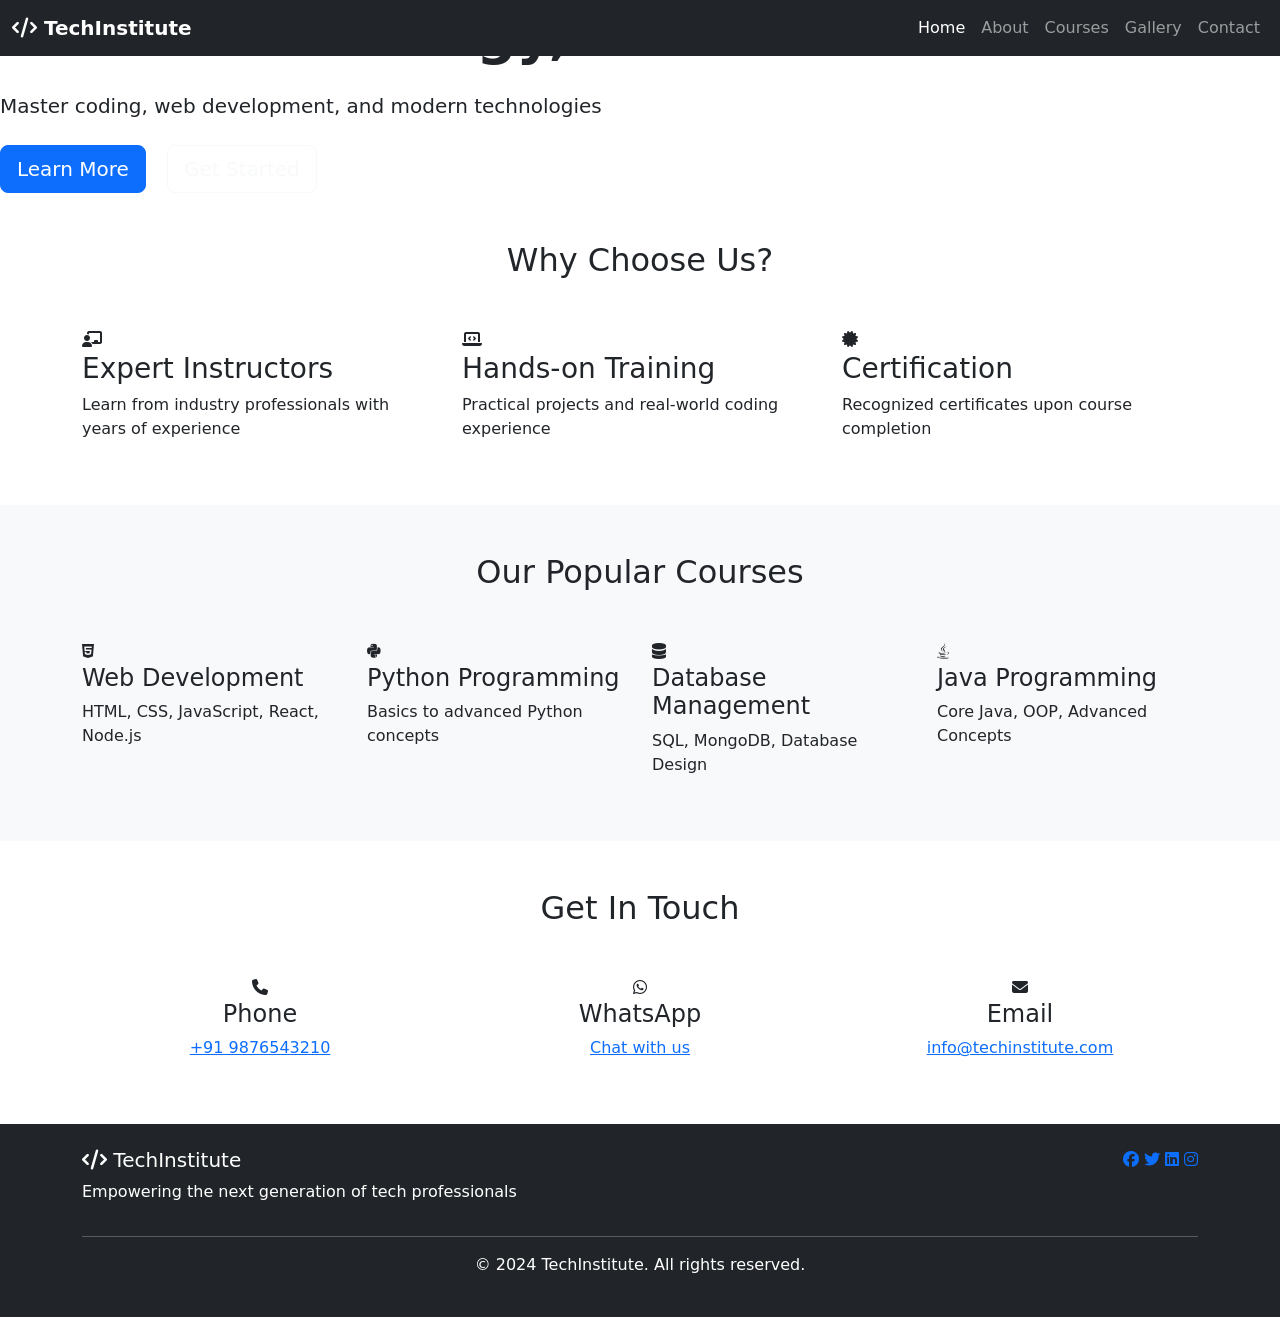
==== index.html @ 28c98477 "Add files via upload" ====
<!DOCTYPE html>
<html lang="en">
<head>
    <meta charset="UTF-8">
    <meta name="viewport" content="width=device-width, initial-scale=1.0">
    <meta name="description" content="TechInstitute - Learn coding, web development, and modern technologies. Join 5000+ students for industry-relevant training with expert instructors.">
    <meta name="keywords" content="coding course, web development, programming training, computer institute, online learning">
    <meta name="author" content="TechInstitute">
    <meta name="robots" content="index, follow">
    <meta property="og:title" content="TechInstitute - Learn, Code, Excel">
    <meta property="og:description" content="Master coding and web development with TechInstitute. Expert instructors, hands-on training, and job placement support.">
    <meta property="og:type" content="website">
    <meta property="og:url" content="https://techinstitute.com/">
    <meta name="twitter:card" content="summary_large_image">
    <meta name="twitter:title" content="TechInstitute - Learn, Code, Excel">
    <meta name="twitter:description" content="Master coding and web development with industry experts">
    <link rel="canonical" href="https://techinstitute.com/index.html">
    <title>TechInstitute - Learn, Code, Excel | Best Coding Courses</title>
    <link href="https://cdn.jsdelivr.net/npm/bootstrap@5.3.0/dist/css/bootstrap.min.css" rel="stylesheet">
    <link rel="stylesheet" href="https://cdnjs.cloudflare.com/ajax/libs/font-awesome/6.4.0/css/all.min.css">
    <link rel="stylesheet" href="css/style.css">
</head>
<body>
    <!-- Navigation -->
    <nav class="navbar navbar-expand-lg navbar-dark bg-dark fixed-top">
        <div class="container-fluid">
            <a class="navbar-brand fw-bold" href="index.html">
                <i class="fas fa-code"></i> TechInstitute
            </a>
            <button class="navbar-toggler" type="button" data-bs-toggle="collapse" data-bs-target="#navbarNav">
                <span class="navbar-toggler-icon"></span>
            </button>
            <div class="collapse navbar-collapse" id="navbarNav">
                <ul class="navbar-nav ms-auto">
                    <li class="nav-item">
                        <a class="nav-link active" href="index.html">Home</a>
                    </li>
                    <li class="nav-item">
                        <a class="nav-link" href="about.html">About</a>
                    </li>
                    <li class="nav-item">
                        <a class="nav-link" href="courses.html">Courses</a>
                    </li>
                    <li class="nav-item">
                        <a class="nav-link" href="gallery.html">Gallery</a>
                    </li>
                    <li class="nav-item">
                        <a class="nav-link" href="contact.html">Contact</a>
                    </li>
                </ul>
            </div>
        </div>
    </nav>

    <!-- Hero Section -->
    <section class="hero-section">
        <div class="hero-overlay"></div>
        <div class="hero-content">
            <h1 class="display-4 fw-bold mb-4 animate-in">Learn Technology, Build Future</h1>
            <p class="lead mb-4 animate-in">Master coding, web development, and modern technologies</p>
            <div class="animate-in">
                <a href="about.html" class="btn btn-primary btn-lg me-3">Learn More</a>
                <a href="contact.html" class="btn btn-outline-light btn-lg">Get Started</a>
            </div>
        </div>
    </section>

    <!-- Features Section -->
    <section class="features-section py-5">
        <div class="container">
            <h2 class="text-center mb-5 section-title">Why Choose Us?</h2>
            <div class="row g-4">
                <div class="col-md-4">
                    <div class="feature-card">
                        <div class="feature-icon">
                            <i class="fas fa-chalkboard-user"></i>
                        </div>
                        <h3>Expert Instructors</h3>
                        <p>Learn from industry professionals with years of experience</p>
                    </div>
                </div>
                <div class="col-md-4">
                    <div class="feature-card">
                        <div class="feature-icon">
                            <i class="fas fa-laptop-code"></i>
                        </div>
                        <h3>Hands-on Training</h3>
                        <p>Practical projects and real-world coding experience</p>
                    </div>
                </div>
                <div class="col-md-4">
                    <div class="feature-card">
                        <div class="feature-icon">
                            <i class="fas fa-certificate"></i>
                        </div>
                        <h3>Certification</h3>
                        <p>Recognized certificates upon course completion</p>
                    </div>
                </div>
            </div>
        </div>
    </section>

    <!-- Courses Section -->
    <section class="courses-section py-5 bg-light">
        <div class="container">
            <h2 class="text-center mb-5 section-title">Our Popular Courses</h2>
            <div class="row g-4">
                <div class="col-md-6 col-lg-3">
                    <div class="course-card">
                        <div class="course-icon"><i class="fab fa-html5"></i></div>
                        <h4>Web Development</h4>
                        <p>HTML, CSS, JavaScript, React, Node.js</p>
                    </div>
                </div>
                <div class="col-md-6 col-lg-3">
                    <div class="course-card">
                        <div class="course-icon"><i class="fab fa-python"></i></div>
                        <h4>Python Programming</h4>
                        <p>Basics to advanced Python concepts</p>
                    </div>
                </div>
                <div class="col-md-6 col-lg-3">
                    <div class="course-card">
                        <div class="course-icon"><i class="fas fa-database"></i></div>
                        <h4>Database Management</h4>
                        <p>SQL, MongoDB, Database Design</p>
                    </div>
                </div>
                <div class="col-md-6 col-lg-3">
                    <div class="course-card">
                        <div class="course-icon"><i class="fab fa-java"></i></div>
                        <h4>Java Programming</h4>
                        <p>Core Java, OOP, Advanced Concepts</p>
                    </div>
                </div>
            </div>
        </div>
    </section>

    <!-- Contact Info Section -->
    <section class="contact-preview-section py-5">
        <div class="container">
            <h2 class="text-center mb-5 section-title">Get In Touch</h2>
            <div class="row g-4">
                <div class="col-md-4 text-center">
                    <div class="contact-item">
                        <div class="contact-icon">
                            <i class="fas fa-phone"></i>
                        </div>
                        <h4>Phone</h4>
                        <p><a href="tel:+919876543210">+91 9876543210</a></p>
                    </div>
                </div>
                <div class="col-md-4 text-center">
                    <div class="contact-item">
                        <div class="contact-icon">
                            <i class="fab fa-whatsapp"></i>
                        </div>
                        <h4>WhatsApp</h4>
                        <p><a href="https://wa.me/919876543210" target="_blank">Chat with us</a></p>
                    </div>
                </div>
                <div class="col-md-4 text-center">
                    <div class="contact-item">
                        <div class="contact-icon">
                            <i class="fas fa-envelope"></i>
                        </div>
                        <h4>Email</h4>
                        <p><a href="mailto:info@techinstitute.com">info@techinstitute.com</a></p>
                    </div>
                </div>
            </div>
        </div>
    </section>

    <!-- Footer -->
    <footer class="footer bg-dark text-white py-4">
        <div class="container">
            <div class="row">
                <div class="col-md-6">
                    <h5><i class="fas fa-code"></i> TechInstitute</h5>
                    <p>Empowering the next generation of tech professionals</p>
                </div>
                <div class="col-md-6 text-md-end">
                    <div class="social-links">
                        <a href="#" class="social-icon"><i class="fab fa-facebook"></i></a>
                        <a href="#" class="social-icon"><i class="fab fa-twitter"></i></a>
                        <a href="#" class="social-icon"><i class="fab fa-linkedin"></i></a>
                        <a href="#" class="social-icon"><i class="fab fa-instagram"></i></a>
                    </div>
                </div>
            </div>
            <hr>
            <div class="text-center">
                <p>&copy; 2024 TechInstitute. All rights reserved.</p>
            </div>
        </div>
    </footer>

    <script src="https://cdn.jsdelivr.net/npm/bootstrap@5.3.0/dist/js/bootstrap.bundle.min.js"></script>
    <script src="js/script.js"></script>
</body>
</html>
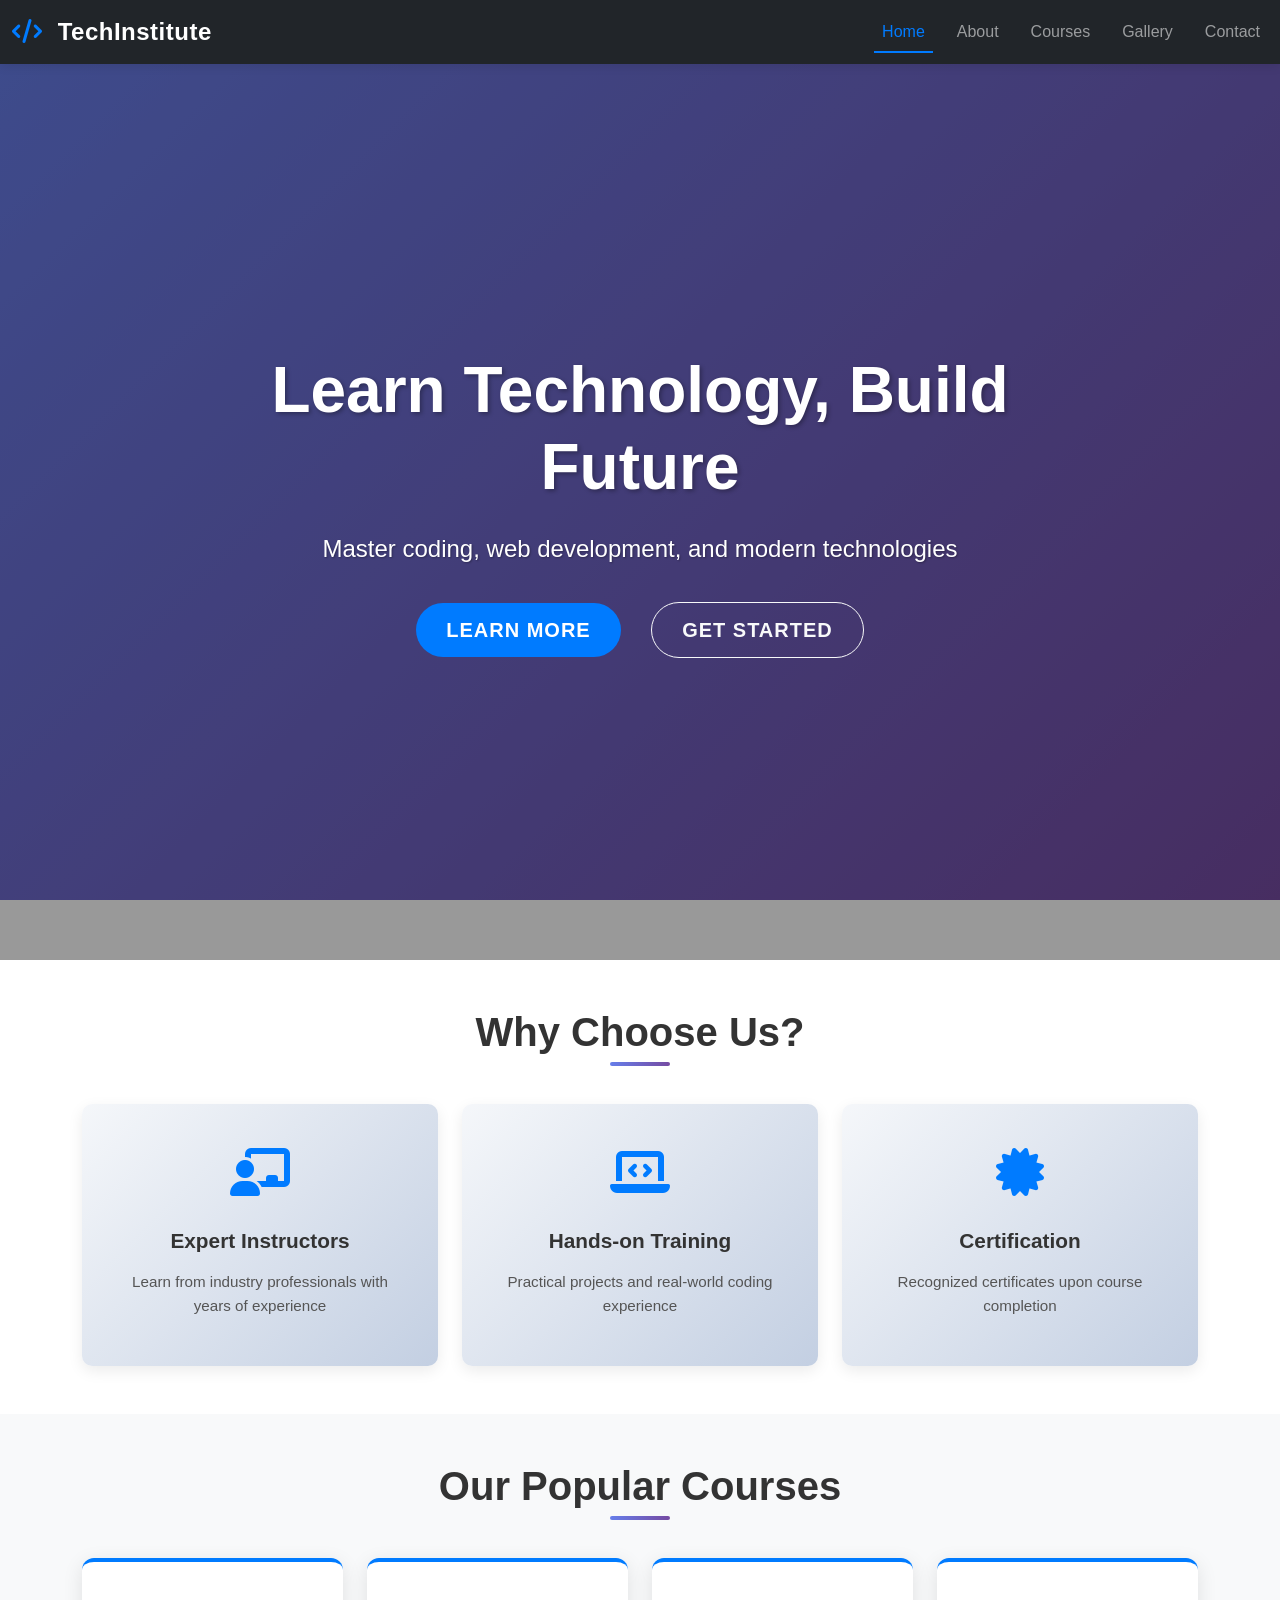
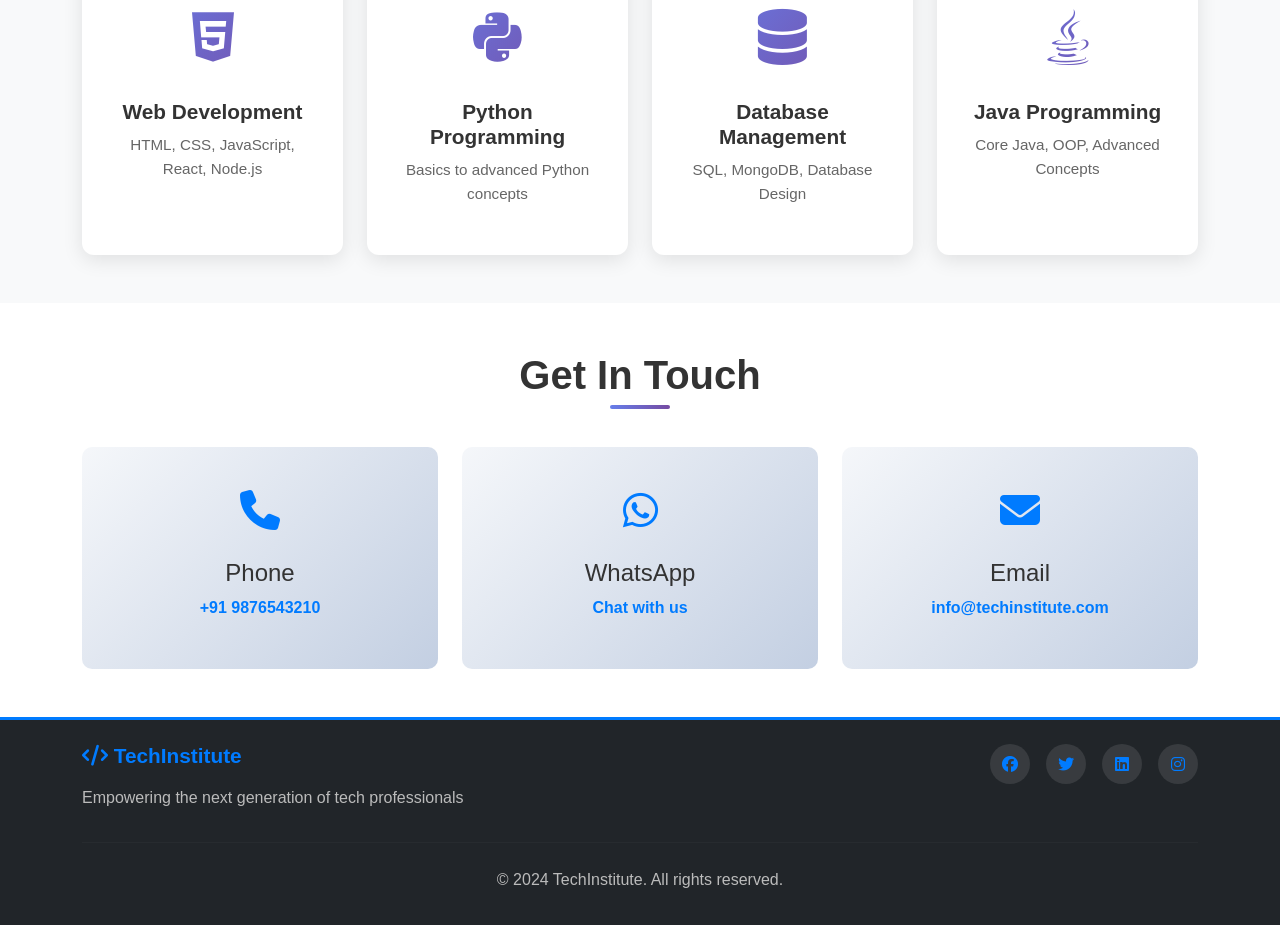
==== commit af3c0951: "Fix HTML encoding issues in index.html" ====
--- a/index.html
+++ b/index.html
@@ -18,7 +18,7 @@
     <title>TechInstitute - Learn, Code, Excel | Best Coding Courses</title>
     <link href="https://cdn.jsdelivr.net/npm/bootstrap@5.3.0/dist/css/bootstrap.min.css" rel="stylesheet">
     <link rel="stylesheet" href="https://cdnjs.cloudflare.com/ajax/libs/font-awesome/6.4.0/css/all.min.css">
-    <link rel="stylesheet" href="css/style.css">
+    <link rel="stylesheet" href="style.css">
 </head>
 <body>
     <!-- Navigation -->
--- a/style.css
+++ b/style.css
@@ -0,0 +1,1282 @@
+/* ============================================
+   GLOBAL STYLES
+   ============================================ */
+
+:root {
+    --primary-color: #007bff;
+    --secondary-color: #6c757d;
+    --success-color: #25a745;
+    --danger-color: #dc3545;
+    --warning-color: #ffc107;
+    --info-color: #17a2b8;
+    --light-color: #f8f9fa;
+    --dark-color: #343a40;
+    --transition: all 0.3s ease-in-out;
+}
+
+* {
+    margin: 0;
+    padding: 0;
+    box-sizing: border-box;
+}
+
+html {
+    scroll-behavior: smooth;
+}
+
+body {
+    font-family: 'Segoe UI', Tahoma, Geneva, Verdana, sans-serif;
+    line-height: 1.6;
+    color: #333;
+    overflow-x: hidden;
+}
+
+/* ============================================
+   NAVBAR STYLES
+   ============================================ */
+
+.navbar {
+    box-shadow: 0 2px 10px rgba(0, 0, 0, 0.1);
+    transition: var(--transition);
+}
+
+.navbar-brand {
+    font-size: 1.5rem;
+    letter-spacing: 0.5px;
+}
+
+.navbar-brand i {
+    margin-right: 8px;
+    color: #007bff;
+}
+
+.navbar-nav .nav-link {
+    margin-left: 1rem;
+    transition: var(--transition);
+    position: relative;
+}
+
+.navbar-nav .nav-link:hover,
+.navbar-nav .nav-link.active {
+    color: #007bff !important;
+}
+
+.navbar-nav .nav-link::after {
+    content: '';
+    position: absolute;
+    bottom: 0;
+    left: 0;
+    width: 0;
+    height: 2px;
+    background-color: #007bff;
+    transition: width 0.3s ease;
+}
+
+.navbar-nav .nav-link:hover::after,
+.navbar-nav .nav-link.active::after {
+    width: 100%;
+}
+
+/* ============================================
+   HERO SECTION
+   ============================================ */
+
+.hero-section {
+    position: relative;
+    height: 100vh;
+    background: linear-gradient(135deg, #667eea 0%, #764ba2 100%);
+    background-attachment: fixed;
+    display: flex;
+    align-items: center;
+    justify-content: center;
+    text-align: center;
+    color: white;
+    margin-top: 60px;
+    overflow: hidden;
+}
+
+.hero-overlay {
+    position: absolute;
+    top: 0;
+    left: 0;
+    right: 0;
+    bottom: 0;
+    background: rgba(0, 0, 0, 0.4);
+    z-index: 1;
+}
+
+.hero-content {
+    position: relative;
+    z-index: 2;
+    max-width: 800px;
+}
+
+.hero-section h1 {
+    font-size: 4rem;
+    font-weight: 700;
+    margin-bottom: 1.5rem;
+    text-shadow: 2px 2px 4px rgba(0, 0, 0, 0.3);
+    animation: slideInDown 0.8s ease-out;
+}
+
+.hero-section .lead {
+    font-size: 1.5rem;
+    margin-bottom: 2rem;
+    text-shadow: 1px 1px 2px rgba(0, 0, 0, 0.3);
+    animation: slideInUp 0.8s ease-out;
+}
+
+.animate-in {
+    animation: fadeInUp 0.8s ease-out;
+}
+
+@keyframes slideInDown {
+    from {
+        opacity: 0;
+        transform: translateY(-30px);
+    }
+    to {
+        opacity: 1;
+        transform: translateY(0);
+    }
+}
+
+@keyframes slideInUp {
+    from {
+        opacity: 0;
+        transform: translateY(30px);
+    }
+    to {
+        opacity: 1;
+        transform: translateY(0);
+    }
+}
+
+@keyframes fadeInUp {
+    from {
+        opacity: 0;
+        transform: translateY(20px);
+    }
+    to {
+        opacity: 1;
+        transform: translateY(0);
+    }
+}
+
+.hero-section .btn {
+    font-weight: 600;
+    padding: 12px 30px;
+    margin: 10px;
+    border-radius: 30px;
+    transition: var(--transition);
+    text-transform: uppercase;
+    letter-spacing: 1px;
+}
+
+.hero-section .btn-primary {
+    background-color: #007bff;
+    border: none;
+}
+
+.hero-section .btn-primary:hover {
+    background-color: #0056b3;
+    transform: translateY(-3px);
+    box-shadow: 0 10px 20px rgba(0, 123, 255, 0.3);
+}
+
+.hero-section .btn-outline-light:hover {
+    background-color: white;
+    color: #007bff;
+    transform: translateY(-3px);
+}
+
+/* ============================================
+   FEATURES SECTION
+   ============================================ */
+
+.features-section {
+    background-color: white;
+}
+
+.section-title {
+    font-size: 2.5rem;
+    font-weight: 700;
+    color: #333;
+    position: relative;
+    display: inline-block;
+    width: 100%;
+    text-align: center;
+    margin-bottom: 1rem;
+}
+
+.section-title::after {
+    content: '';
+    position: absolute;
+    bottom: -10px;
+    left: 50%;
+    transform: translateX(-50%);
+    width: 60px;
+    height: 4px;
+    background: linear-gradient(90deg, #667eea, #764ba2);
+    border-radius: 2px;
+}
+
+.feature-card {
+    text-align: center;
+    padding: 2rem;
+    border-radius: 10px;
+    background: linear-gradient(135deg, #f5f7fa 0%, #c3cfe2 100%);
+    transition: var(--transition);
+    height: 100%;
+    box-shadow: 0 5px 15px rgba(0, 0, 0, 0.08);
+}
+
+.feature-card:hover {
+    transform: translateY(-10px);
+    box-shadow: 0 15px 30px rgba(0, 0, 0, 0.15);
+}
+
+.feature-icon {
+    font-size: 3rem;
+    color: #007bff;
+    margin-bottom: 1rem;
+}
+
+.feature-card h3 {
+    font-size: 1.3rem;
+    font-weight: 600;
+    margin-bottom: 1rem;
+}
+
+.feature-card p {
+    color: #555;
+    font-size: 0.95rem;
+}
+
+/* ============================================
+   COURSES SECTION
+   ============================================ */
+
+.courses-section {
+    background-color: #f8f9fa;
+}
+
+.course-card {
+    background: white;
+    border-radius: 12px;
+    padding: 2rem;
+    text-align: center;
+    transition: var(--transition);
+    box-shadow: 0 5px 15px rgba(0, 0, 0, 0.08);
+    height: 100%;
+    border-top: 4px solid #007bff;
+}
+
+.course-card:hover {
+    transform: translateY(-10px);
+    box-shadow: 0 15px 35px rgba(0, 0, 0, 0.2);
+}
+
+.course-icon {
+    font-size: 3.5rem;
+    background: linear-gradient(135deg, #667eea, #764ba2);
+    -webkit-background-clip: text;
+    -webkit-text-fill-color: transparent;
+    background-clip: text;
+    margin-bottom: 1rem;
+}
+
+.course-card h4 {
+    font-size: 1.3rem;
+    font-weight: 600;
+    margin-bottom: 0.5rem;
+}
+
+.course-card p {
+    color: #666;
+    font-size: 0.95rem;
+}
+
+/* ============================================
+   CONTACT PREVIEW SECTION
+   ============================================ */
+
+.contact-preview-section {
+    background: white;
+}
+
+.contact-item {
+    padding: 2rem;
+    background: linear-gradient(135deg, #f5f7fa 0%, #c3cfe2 100%);
+    border-radius: 10px;
+    transition: var(--transition);
+}
+
+.contact-item:hover {
+    transform: translateY(-5px);
+}
+
+.contact-icon {
+    font-size: 2.5rem;
+    color: #007bff;
+    margin-bottom: 1rem;
+}
+
+.contact-item a {
+    color: #007bff;
+    text-decoration: none;
+    font-weight: 600;
+    transition: var(--transition);
+}
+
+.contact-item a:hover {
+    color: #0056b3;
+}
+
+/* ============================================
+   PAGE HEADER
+   ============================================ */
+
+.page-header {
+    background: linear-gradient(135deg, #667eea 0%, #764ba2 100%);
+    color: white;
+    padding: 120px 20px 80px;
+    text-align: center;
+    margin-top: 60px;
+}
+
+.page-header h1 {
+    font-size: 3rem;
+    font-weight: 700;
+    margin-bottom: 1rem;
+}
+
+.page-header p {
+    font-size: 1.3rem;
+    opacity: 0.9;
+}
+
+/* ============================================
+   ABOUT SECTION
+   ============================================ */
+
+.about-section {
+    background: white;
+}
+
+.about-image {
+    overflow: hidden;
+    border-radius: 10px;
+}
+
+.about-image img {
+    transition: var(--transition);
+    max-width: 100%;
+    height: auto;
+}
+
+.about-section:hover .about-image img {
+    transform: scale(1.05);
+}
+
+.about-section p {
+    font-size: 1.05rem;
+    line-height: 1.8;
+    color: #555;
+}
+
+/* ============================================
+   MISSION & VISION
+   ============================================ */
+
+.mission-vision {
+    background-color: #f8f9fa;
+}
+
+.mission-card,
+.vision-card {
+    background: white;
+    padding: 2rem;
+    border-radius: 10px;
+    box-shadow: 0 5px 15px rgba(0, 0, 0, 0.08);
+    transition: var(--transition);
+    text-align: center;
+}
+
+.mission-card:hover,
+.vision-card:hover {
+    transform: translateY(-10px);
+    box-shadow: 0 15px 30px rgba(0, 0, 0, 0.15);
+}
+
+.card-icon {
+    font-size: 3rem;
+    color: #007bff;
+    margin-bottom: 1rem;
+}
+
+.mission-card h3,
+.vision-card h3 {
+    font-size: 1.5rem;
+    font-weight: 600;
+    margin-bottom: 1rem;
+    color: #333;
+}
+
+.mission-card p,
+.vision-card p {
+    color: #666;
+    line-height: 1.7;
+}
+
+/* ============================================
+   WHY CHOOSE US
+   ============================================ */
+
+.why-choose-us {
+    background: white;
+}
+
+.why-card {
+    background: linear-gradient(135deg, #f5f7fa 0%, #c3cfe2 100%);
+    padding: 2rem;
+    border-radius: 10px;
+    text-align: center;
+    transition: var(--transition);
+    box-shadow: 0 5px 15px rgba(0, 0, 0, 0.08);
+}
+
+.why-card:hover {
+    transform: translateY(-10px);
+    box-shadow: 0 15px 30px rgba(0, 0, 0, 0.15);
+}
+
+.why-icon {
+    font-size: 2.5rem;
+    color: #007bff;
+    margin-bottom: 1rem;
+}
+
+.why-card h4 {
+    font-size: 1.2rem;
+    font-weight: 600;
+    margin-bottom: 0.8rem;
+}
+
+.why-card p {
+    color: #666;
+    font-size: 0.95rem;
+}
+
+/* ============================================
+   STATISTICS SECTION
+   ============================================ */
+
+.statistics {
+    background: linear-gradient(135deg, #667eea 0%, #764ba2 100%);
+}
+
+.statistics h3 {
+    font-weight: 700;
+    margin-bottom: 0.5rem;
+}
+
+.statistics p {
+    font-size: 1.1rem;
+    opacity: 0.9;
+}
+
+/* ============================================
+   CTA SECTION
+   ============================================ */
+
+.cta-section {
+    background-color: #f8f9fa;
+    text-align: center;
+}
+
+.cta-section .btn {
+    border-radius: 30px;
+    padding: 12px 40px;
+    font-weight: 600;
+    transition: var(--transition);
+}
+
+.cta-section .btn:hover {
+    transform: translateY(-3px);
+    box-shadow: 0 10px 25px rgba(0, 0, 0, 0.15);
+}
+
+/* ============================================
+   CONTACT INFO SECTION
+   ============================================ */
+
+.contact-info-section {
+    background: white;
+}
+
+.contact-box {
+    background: linear-gradient(135deg, #f5f7fa 0%, #c3cfe2 100%);
+    padding: 2rem;
+    border-radius: 10px;
+    text-align: center;
+    transition: var(--transition);
+    box-shadow: 0 5px 15px rgba(0, 0, 0, 0.08);
+}
+
+.contact-box:hover {
+    transform: translateY(-8px);
+    box-shadow: 0 15px 30px rgba(0, 0, 0, 0.15);
+}
+
+.contact-icon-large {
+    font-size: 3rem;
+    color: #007bff;
+    margin-bottom: 1rem;
+}
+
+.contact-box h4 {
+    font-size: 1.3rem;
+    font-weight: 600;
+    margin-bottom: 1rem;
+    color: #333;
+}
+
+.contact-box p {
+    color: #666;
+    margin: 0.5rem 0;
+}
+
+.contact-box a {
+    color: #007bff;
+    text-decoration: none;
+    font-weight: 600;
+    transition: var(--transition);
+}
+
+.contact-box a:hover {
+    color: #0056b3;
+}
+
+/* ============================================
+   CONTACT FORM SECTION
+   ============================================ */
+
+.contact-form-section {
+    background-color: #f8f9fa;
+}
+
+.form-container {
+    background: white;
+    padding: 2.5rem;
+    border-radius: 12px;
+    box-shadow: 0 5px 20px rgba(0, 0, 0, 0.1);
+}
+
+.form-control,
+.form-select {
+    border: 2px solid #e0e0e0;
+    border-radius: 8px;
+    padding: 10px 15px;
+    transition: var(--transition);
+    font-size: 1rem;
+}
+
+.form-control:focus,
+.form-select:focus {
+    border-color: #007bff;
+    box-shadow: 0 0 0 0.2rem rgba(0, 123, 255, 0.25);
+}
+
+.form-label {
+    font-weight: 600;
+    color: #333;
+    margin-bottom: 0.5rem;
+}
+
+.form-container .btn {
+    background: linear-gradient(135deg, #667eea 0%, #764ba2 100%);
+    border: none;
+    border-radius: 30px;
+    font-weight: 600;
+    transition: var(--transition);
+}
+
+.form-container .btn:hover {
+    transform: translateY(-3px);
+    box-shadow: 0 10px 25px rgba(102, 126, 234, 0.4);
+}
+
+.map-container {
+    background: white;
+    padding: 2.5rem;
+    border-radius: 12px;
+    box-shadow: 0 5px 20px rgba(0, 0, 0, 0.1);
+}
+
+iframe {
+    box-shadow: 0 5px 15px rgba(0, 0, 0, 0.1);
+}
+
+/* ============================================
+   QUICK CONTACT SECTION
+   ============================================ */
+
+.quick-contact {
+    background: white;
+}
+
+.quick-contact-card {
+    height: 100%;
+}
+
+.quick-link {
+    display: block;
+    padding: 2rem;
+    border-radius: 12px;
+    text-align: center;
+    color: white;
+    text-decoration: none;
+    transition: var(--transition);
+    box-shadow: 0 5px 15px rgba(0, 0, 0, 0.1);
+}
+
+.whatsapp-link {
+    background: linear-gradient(135deg, #25a745 0%, #1e8449 100%);
+}
+
+.email-link {
+    background: linear-gradient(135deg, #007bff 0%, #0056b3 100%);
+}
+
+.phone-link {
+    background: linear-gradient(135deg, #ffc107 0%, #ff9800 100%);
+}
+
+.quick-link:hover {
+    transform: translateY(-10px);
+    box-shadow: 0 15px 30px rgba(0, 0, 0, 0.2);
+    color: white;
+    text-decoration: none;
+}
+
+.quick-link i {
+    font-size: 3rem;
+    margin-bottom: 1rem;
+    display: block;
+}
+
+.quick-link h4 {
+    font-size: 1.5rem;
+    font-weight: 600;
+    margin-bottom: 0.5rem;
+}
+
+.quick-link p {
+    font-size: 0.95rem;
+    opacity: 0.9;
+}
+
+/* ============================================
+   FOOTER
+   ============================================ */
+
+.footer {
+    background-color: #1a1a1a;
+    border-top: 3px solid #007bff;
+}
+
+.footer h5 {
+    font-size: 1.3rem;
+    font-weight: 700;
+    margin-bottom: 1rem;
+    color: #007bff;
+}
+
+.footer p {
+    color: #bbb;
+    margin: 0.5rem 0;
+}
+
+.social-links {
+    display: flex;
+    gap: 1rem;
+    justify-content: flex-end;
+}
+
+.social-icon {
+    display: inline-flex;
+    align-items: center;
+    justify-content: center;
+    width: 40px;
+    height: 40px;
+    border-radius: 50%;
+    background-color: rgba(255, 255, 255, 0.1);
+    color: white;
+    text-decoration: none;
+    transition: var(--transition);
+}
+
+.social-icon:hover {
+    background-color: #007bff;
+    transform: translateY(-5px);
+}
+
+.footer hr {
+    border-color: rgba(255, 255, 255, 0.1);
+    margin: 1.5rem 0;
+}
+
+.footer a {
+    color: #007bff;
+    text-decoration: none;
+    transition: var(--transition);
+}
+
+.footer a:hover {
+    color: #0056b3;
+}
+
+/* ============================================
+   RESPONSIVE DESIGN
+   ============================================ */
+
+@media (max-width: 768px) {
+    .hero-section {
+        height: auto;
+        padding: 80px 20px 60px;
+        background-attachment: scroll;
+    }
+
+    .hero-section h1 {
+        font-size: 2rem;
+    }
+
+    .hero-section .lead {
+        font-size: 1.1rem;
+    }
+
+    .section-title {
+        font-size: 1.8rem;
+    }
+
+    .navbar-nav .nav-link {
+        margin-left: 0;
+        padding: 0.5rem 0;
+    }
+
+    .page-header h1 {
+        font-size: 2rem;
+    }
+
+    .page-header p {
+        font-size: 1rem;
+    }
+
+    .page-header {
+        padding: 80px 20px 60px;
+    }
+
+    .social-links {
+        justify-content: center;
+        margin-top: 1rem;
+    }
+
+    .form-container,
+    .map-container {
+        padding: 1.5rem;
+    }
+
+    .row {
+        margin-bottom: 1rem;
+    }
+}
+
+@media (max-width: 576px) {
+    .hero-section h1 {
+        font-size: 1.5rem;
+    }
+
+    .hero-section .lead {
+        font-size: 1rem;
+    }
+
+    .hero-section .btn {
+        padding: 10px 20px;
+        font-size: 0.9rem;
+        margin: 5px;
+    }
+
+    .section-title {
+        font-size: 1.5rem;
+    }
+
+    .feature-card,
+    .course-card,
+    .contact-item,
+    .contact-box {
+        padding: 1.5rem;
+    }
+
+    .contact-icon,
+    .contact-icon-large {
+        font-size: 2rem;
+    }
+
+    .why-icon {
+        font-size: 2rem;
+    }
+
+    .quick-link {
+        padding: 1.5rem;
+    }
+
+    .quick-link i {
+        font-size: 2rem;
+    }
+
+    .quick-link h4 {
+        font-size: 1.2rem;
+    }
+
+    .statistics h3 {
+        font-size: 1.8rem;
+    }
+}
+
+/* ============================================
+   SMOOTH SCROLL & ANIMATIONS
+   ============================================ */
+
+.fade-in {
+    animation: fadeIn 0.6s ease-in;
+}
+
+@keyframes fadeIn {
+    from {
+        opacity: 0;
+    }
+    to {
+        opacity: 1;
+    }
+}
+
+/* Scrollbar Styling */
+::-webkit-scrollbar {
+    width: 10px;
+}
+
+::-webkit-scrollbar-track {
+    background: #f1f1f1;
+}
+
+::-webkit-scrollbar-thumb {
+    background: #007bff;
+    border-radius: 5px;
+}
+
+::-webkit-scrollbar-thumb:hover {
+    background: #0056b3;
+}
+
+/* ============================================
+   GALLERY SECTION STYLES
+   ============================================ */
+
+.gallery-filters {
+    background-color: white;
+    border-bottom: 2px solid #f0f0f0;
+}
+
+.filter-buttons {
+    display: flex;
+    gap: 10px;
+    flex-wrap: wrap;
+    justify-content: center;
+}
+
+.filter-btn {
+    background: linear-gradient(135deg, #f5f7fa 0%, #c3cfe2 100%);
+    border: 2px solid transparent;
+    padding: 10px 20px;
+    border-radius: 25px;
+    cursor: pointer;
+    font-weight: 600;
+    transition: var(--transition);
+    color: #333;
+}
+
+.filter-btn:hover,
+.filter-btn.active {
+    background: linear-gradient(135deg, #667eea 0%, #764ba2 100%);
+    color: white;
+    border-color: #007bff;
+}
+
+.gallery-section {
+    background: white;
+}
+
+.gallery-item {
+    animation: fadeIn 0.5s ease;
+}
+
+.gallery-card {
+    background: white;
+    border-radius: 12px;
+    overflow: hidden;
+    box-shadow: 0 5px 15px rgba(0, 0, 0, 0.1);
+    transition: var(--transition);
+}
+
+.gallery-card:hover {
+    transform: translateY(-10px);
+    box-shadow: 0 15px 35px rgba(0, 0, 0, 0.2);
+}
+
+.gallery-image {
+    position: relative;
+    overflow: hidden;
+    height: 250px;
+}
+
+.gallery-image img {
+    width: 100%;
+    height: 100%;
+    object-fit: cover;
+    transition: transform 0.4s ease;
+}
+
+.gallery-image a {
+    display: block;
+}
+
+.gallery-card:hover .gallery-image img {
+    transform: scale(1.1);
+}
+
+.gallery-overlay {
+    position: absolute;
+    top: 0;
+    left: 0;
+    right: 0;
+    bottom: 0;
+    background: rgba(0, 123, 255, 0.7);
+    display: flex;
+    align-items: center;
+    justify-content: center;
+    opacity: 0;
+    transition: opacity 0.3s ease;
+}
+
+.gallery-image a:hover .gallery-overlay {
+    opacity: 1;
+}
+
+.gallery-overlay i {
+    color: white;
+    font-size: 2.5rem;
+}
+
+.gallery-info {
+    padding: 1.5rem;
+    text-align: center;
+}
+
+.gallery-info h5 {
+    font-size: 1.1rem;
+    font-weight: 600;
+    margin-bottom: 0.5rem;
+    color: #333;
+}
+
+.gallery-info p {
+    color: #666;
+    font-size: 0.9rem;
+}
+
+/* ============================================
+   COURSE DETAIL STYLES
+   ============================================ */
+
+.course-header {
+    background: linear-gradient(135deg, #667eea 0%, #764ba2 100%);
+    color: white;
+    padding: 120px 20px 80px;
+    margin-top: 60px;
+}
+
+.course-header h1 {
+    font-weight: 700;
+    margin-bottom: 1.5rem;
+}
+
+.course-header .lead {
+    font-size: 1.2rem;
+    opacity: 0.95;
+}
+
+.course-meta {
+    display: flex;
+    gap: 2rem;
+    flex-wrap: wrap;
+}
+
+.meta-item {
+    display: flex;
+    align-items: center;
+    font-size: 1.05rem;
+}
+
+.course-meta i {
+    font-size: 1.5rem;
+    margin-right: 0.5rem;
+}
+
+.course-details {
+    background-color: #f8f9fa;
+}
+
+.course-section {
+    background: white;
+    padding: 2rem;
+    border-radius: 12px;
+    box-shadow: 0 5px 15px rgba(0, 0, 0, 0.08);
+}
+
+.course-section p {
+    line-height: 1.8;
+    color: #555;
+}
+
+.learning-item {
+    display: flex;
+    align-items: center;
+    padding: 0.8rem 0;
+    font-size: 1rem;
+}
+
+.learning-item i {
+    margin-right: 1rem;
+    font-size: 1.2rem;
+}
+
+.requirements-list {
+    list-style: none;
+    padding: 0;
+}
+
+.requirements-list li {
+    padding: 0.8rem 0;
+    padding-left: 2rem;
+    position: relative;
+    color: #555;
+}
+
+.requirements-list li:before {
+    content: "✓";
+    position: absolute;
+    left: 0;
+    color: #25a745;
+    font-weight: bold;
+    font-size: 1.3rem;
+}
+
+.instructor-card {
+    background: linear-gradient(135deg, #f5f7fa 0%, #c3cfe2 100%);
+    padding: 2rem;
+    border-radius: 10px;
+}
+
+.instructor-card h4 {
+    font-size: 1.3rem;
+    font-weight: 600;
+    color: #333;
+    margin-bottom: 0.5rem;
+}
+
+.sticky-top {
+    top: 80px;
+}
+
+.course-card {
+    background: white;
+    border-radius: 12px;
+    padding: 2rem;
+    box-shadow: 0 5px 20px rgba(0, 0, 0, 0.1);
+}
+
+.course-price {
+    text-align: center;
+    border-bottom: 2px solid #f0f0f0;
+    padding-bottom: 1.5rem;
+}
+
+.course-price h3 {
+    font-size: 2.5rem;
+    font-weight: 700;
+    color: #007bff;
+}
+
+.course-price .text-muted {
+    font-size: 1rem;
+}
+
+.course-highlights {
+    background: #f8f9fa;
+    padding: 1.5rem;
+    border-radius: 8px;
+}
+
+.course-highlights h5 {
+    font-weight: 600;
+    color: #333;
+}
+
+.highlight-item {
+    display: flex;
+    align-items: center;
+    padding: 0.7rem 0;
+    color: #555;
+}
+
+.highlight-item i {
+    margin-right: 1rem;
+    color: #007bff;
+}
+
+.info-box,
+.testimonial-box {
+    background: white;
+    padding: 2rem;
+    border-radius: 12px;
+    box-shadow: 0 5px 15px rgba(0, 0, 0, 0.08);
+}
+
+.info-box h5,
+.testimonial-box h5 {
+    font-weight: 600;
+    color: #333;
+    margin-bottom: 1.5rem;
+}
+
+.info-item {
+    color: #555;
+}
+
+.info-item strong {
+    color: #333;
+}
+
+.testimonial .stars {
+    font-size: 1.1rem;
+}
+
+.testimonial p {
+    color: #555;
+    line-height: 1.8;
+}
+
+.breadcrumb-section {
+    margin-top: 60px;
+}
+
+.breadcrumb {
+    margin-bottom: 0;
+}
+
+.breadcrumb-item a {
+    color: #007bff;
+    text-decoration: none;
+}
+
+.breadcrumb-item a:hover {
+    text-decoration: underline;
+}
+
+.accordion-button {
+    background-color: #f8f9fa;
+    font-weight: 600;
+    color: #333;
+}
+
+.accordion-button:not(.collapsed) {
+    background: linear-gradient(135deg, #667eea 0%, #764ba2 100%);
+    color: white;
+}
+
+.accordion-body {
+    background: #fff;
+    padding: 1.5rem;
+}
+
+.accordion-body li {
+    padding: 0.6rem 0;
+    color: #555;
+}
+
+.accordion-body .fa-play-circle {
+    margin-right: 0.8rem;
+}
+
+/* ============================================
+   RESPONSIVE GALLERY & COURSE
+   ============================================ */
+
+@media (max-width: 768px) {
+    .filter-buttons {
+        gap: 5px;
+    }
+
+    .filter-btn {
+        padding: 8px 15px;
+        font-size: 0.9rem;
+    }
+
+    .gallery-image {
+        height: 200px;
+    }
+
+    .course-header {
+        padding: 80px 20px 60px;
+    }
+
+    .course-header h1 {
+        font-size: 2rem;
+    }
+
+    .course-meta {
+        gap: 1rem;
+        flex-direction: column;
+    }
+
+    .course-details .row {
+        margin-bottom: 2rem;
+    }
+
+    .sticky-top {
+        position: static;
+        top: 0;
+    }
+}
+
+@media (max-width: 576px) {
+    .gallery-image {
+        height: 150px;
+    }
+
+    .course-price h3 {
+        font-size: 1.8rem;
+    }
+
+    .course-card,
+    .info-box,
+    .testimonial-box {
+        padding: 1.5rem;
+    }
+
+    .filter-btn {
+        padding: 6px 12px;
+        font-size: 0.85rem;
+    }
+}
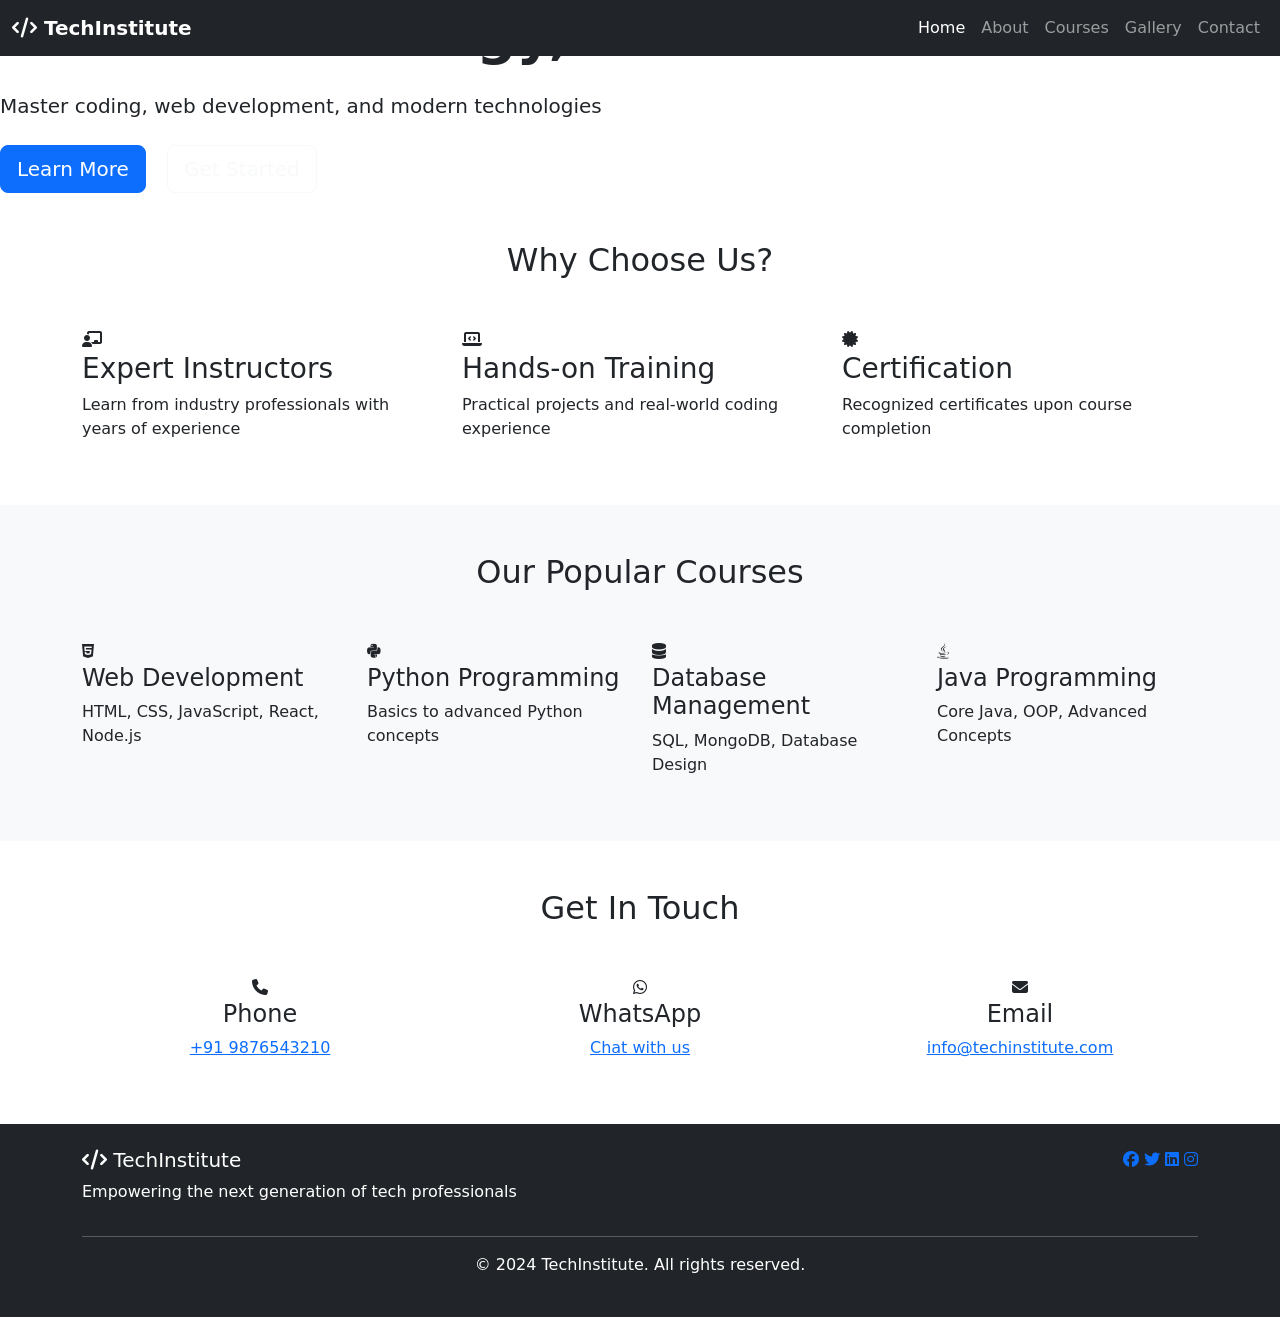
==== commit 47321c0b: "Fix HTML formatting and update stylesheets" ====
--- a/index.html
+++ b/index.html
@@ -18,7 +18,7 @@
     <title>TechInstitute - Learn, Code, Excel | Best Coding Courses</title>
     <link href="https://cdn.jsdelivr.net/npm/bootstrap@5.3.0/dist/css/bootstrap.min.css" rel="stylesheet">
     <link rel="stylesheet" href="https://cdnjs.cloudflare.com/ajax/libs/font-awesome/6.4.0/css/all.min.css">
-    <link rel="stylesheet" href="style.css">
+    <link rel="stylesheet" href="css/style.css">
 </head>
 <body>
     <!-- Navigation -->
